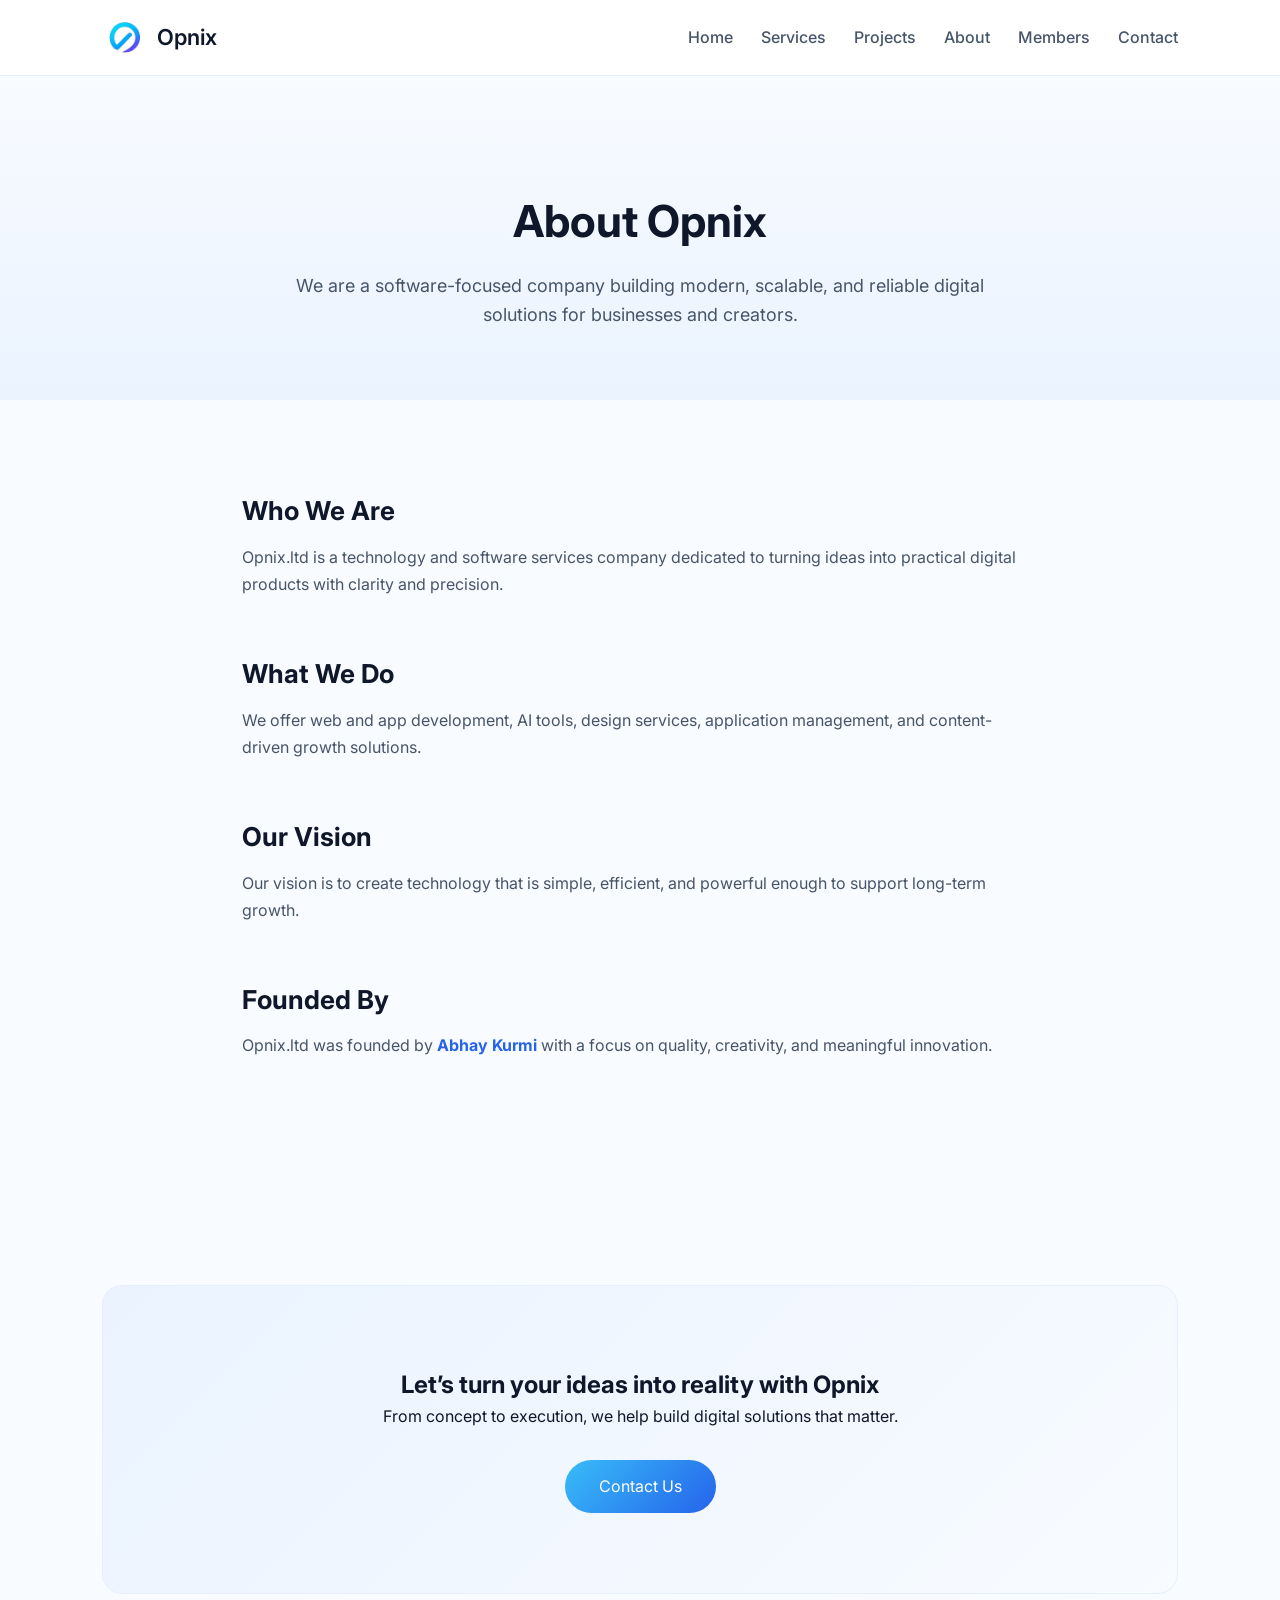
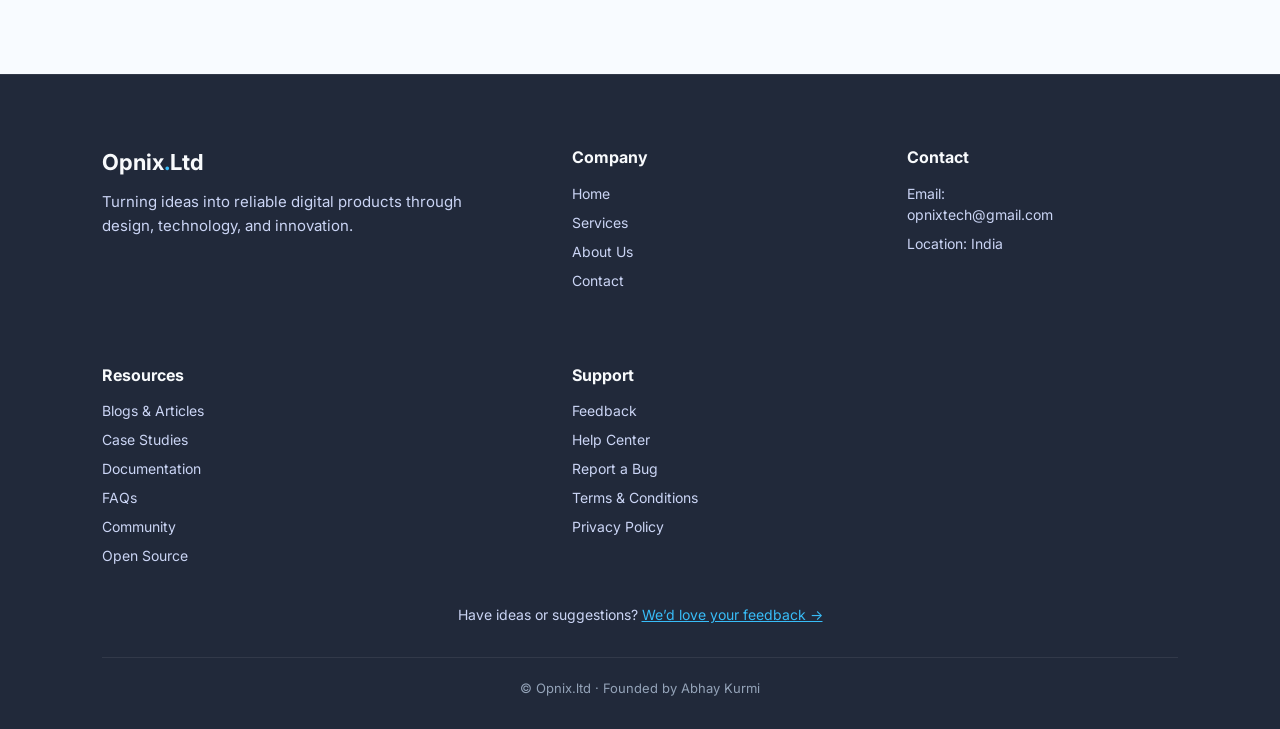
==== about.html @ 49749bfe "Initial website upload" ====
<!DOCTYPE html>
<html lang="en">
<head>
  <meta charset="UTF-8" />
  <meta name="viewport" content="width=device-width, initial-scale=1.0">
  <title>Opnix | About Us</title>
  <link rel="icon" type="image/png" href="img/20260211_200407.png">
  <link href="https://fonts.googleapis.com/css2?family=Inter:wght@300;400;500;600;700&display=swap" rel="stylesheet">

<link rel="stylesheet" href="./Css/style.css">
<link rel="stylesheet" href="./Css/about.css">

  <script defer src="./Script.js"></script>
</head>
<body>

<nav class="navbar">

  <div class="logo-box">
    <div class="logo-img">
  <a href="./index.html">
    <img src="./img/20260211_200407.png" alt="logo">
  </a>
</div>
    <div class="logo-name">Opnix</div>
  </div>

  <ul class="nav-links" id="navLinks">
    <li><a href="index.html">Home</a></li>
    <li><a href="services.html">Services</a></li>
    <li><a href="projects.html">Projects</a></li>
    <li><a href="about.html">About</a></li>
    <li><a href="members.html">Members</a></li>
    <li><a href="contact.html">Contact</a></li>
  </ul>

<div class="menu-toggle" id="menuToggle">
  <span></span>
  <span></span>
  <span></span>
</div>

</nav>

<section class="about-hero">
  <h1>About Opnix</h1>
  <p>
    We are a software-focused company building modern, scalable,
    and reliable digital solutions for businesses and creators.
  </p>
</section>

<section class="about-section">
  <div class="about-block">
    <h2>Who We Are</h2>
    <p>
      Opnix.ltd is a technology and software services company dedicated
      to turning ideas into practical digital products with clarity
      and precision.
    </p>
  </div>

  <div class="about-block">
    <h2>What We Do</h2>
    <p>
      We offer web and app development, AI tools, design services,
      application management, and content-driven growth solutions.
    </p>
  </div>

  <div class="about-block">
    <h2>Our Vision</h2>
    <p>
      Our vision is to create technology that is simple, efficient,
      and powerful enough to support long-term growth.
    </p>
  </div>

  <div class="about-block">
    <h2>Founded By</h2>
    <p>
      Opnix.ltd was founded by <strong>Abhay Kurmi</strong> with a focus
      on quality, creativity, and meaningful innovation.
    </p>
  </div>
</section>

<section class="cta">
  <h2>Let’s turn your ideas into reality with Opnix</h2>
  <p>
    From concept to execution, we help build digital solutions that matter.
  </p>
  <a href="contact.html" class="btn">Contact Us</a>
</section>

<footer class="footer">
  <div class="footer-content">

    <!-- Brand -->
    <div class="footer-brand">
      <h3>Opnix<span>.</span>Ltd</h3>
      <p>
        Turning ideas into reliable digital products through
        design, technology, and innovation.
      </p>

      <!-- Social Media -->
      <div class="footer-socials">
        <a href="https://instagram.com/opnixtech.ltd" target="_blank" aria-label="Instagram">
          <i class="fab fa-instagram"></i>
        </a>
        <a href="https://www.linkedin.com/company/opnixtech/" target="_blank" aria-label="LinkedIn">
          <i class="fab fa-linkedin-in"></i>
        </a>
        <a href="#" target="_blank" aria-label="GitHub">
          <i class="fab fa-github"></i>
        </a>
        <a href="#" target="_blank" aria-label="Twitter">
          <i class="fab fa-x-twitter"></i>
        </a>
      </div>
    </div>

    <!-- Company -->
    <div class="footer-links">
      <h4>Company</h4>
      <a href="index.html">Home</a>
      <a href="services.html">Services</a>
      <a href="about.html">About Us</a>
      <a href="contact.html">Contact</a>
    </div>
  <!-- Contact -->
    <div class="footer-contact">
      <h4>Contact</h4>
      <p>Email: <a href="mailto:opnixtech@gmail.com">opnixtech@gmail.com</a></p>
      <p>Location: India</p>
    </div>
    <!-- Resources -->
    <div class="footer-links">
      <h4>Resources</h4>
      <a href="#">Blogs & Articles</a>
      <a href="#">Case Studies</a>
      <a href="#">Documentation</a>
      <a href="#">FAQs</a>
      <a href="#">Community</a>
      <a href="#">Open Source</a>
    </div>

    <!-- Support -->
    <div class="footer-links">
      <h4>Support</h4>
      <a href="feedback.html">Feedback</a>
      <a href="#">Help Center</a>
      <a href="#">Report a Bug</a>
      <a href="#">Terms & Conditions</a>
      <a href="#">Privacy Policy</a>
    </div>

  </div>

  <!-- Feedback CTA -->
  <div class="footer-feedback">
    <p>
      Have ideas or suggestions?
      <a href="feedback.html">We’d love your feedback →</a>
    </p>
  </div>

  <!-- Bottom -->
  <div class="footer-bottom">
    © <span id="year"></span> Opnix.ltd · Founded by Abhay Kurmi
    <br />
  </div>
</footer>
<script src="./Script.js"></script>
</body>
</html>
---- Css/style.css ----
* {
    margin: 0;
    padding: 0;
    box-sizing: border-box;
    font-family: 'Inter', sans-serif;
}

html {
    width: 100%;
    min-height: 100%;
    overflow-x: hidden;
}

body {
    width: 100%;
    min-height: 100vh;
    margin: 0;
    background: #f8fbff;
    color: #0f172a;
    line-height: 1.6;
    overflow-x: hidden;
}

a {
    text-decoration: none;
}

.navbar {
    width: 100%;
    min-height: 70px;
    display: flex;
    justify-content: space-between;
    align-items: center;
    padding: 15px clamp(20px, 8vw, 120px);
    background: white;
    border-bottom: 1px solid #e6efff;
    position: sticky;
    top: 0;
    z-index: 100;
}

.logo-box {
    display: flex;
    align-items: center;
    gap: 10px;
    min-width: 0;
}

.logo-img {
    width: 45px;
    height: 45px;
    flex-shrink: 0;
}

.logo-img img {
    width: 100%;
    height: 100%;
    object-fit: cover;
}

.logo-name {
    font-size: clamp(18px, 2vw, 22px);
    font-weight: 600;
    white-space: nowrap;
}

.nav-links {
    display: flex;
    align-items: center;
    justify-content: flex-end;
    list-style: none;
    gap: clamp(15px, 2.5vw, 28px);
    margin: 0;
    padding: 0;
}

.nav-links li {
    flex-shrink: 0;
}

.nav-links a {
    color: #475569;
    font-family: 'Inter', sans-serif;
    font-size: clamp(14px, 1.4vw, 16px);
    font-weight: 500;
    line-height: 1.6;
    white-space: nowrap;
    transition: color 0.3s ease;
}

.nav-links a:hover {
    color: #2563eb;
}

.menu-toggle {
    display: none;
    flex-direction: column;
    justify-content: center;
    gap: 6px;
    width: 32px;
    height: 32px;
    cursor: pointer;
    flex-shrink: 0;
}

.menu-toggle span {
    display: block;
    width: 28px;
    height: 3px;
    background: black;
    border-radius: 3px;
    transition: 0.4s ease;
}

.footer {
    width: 100%;
    max-width: 100%;
    background: rgba(15, 23, 42, 0.92);
    backdrop-filter: blur(12px);
    -webkit-backdrop-filter: blur(12px);
    border-top: 1px solid rgba(255, 255, 255, 0.08);
    padding: clamp(40px, 6vw, 70px) clamp(20px, 8vw, 120px) 30px;
    font-family: Arial, sans-serif;
    overflow: hidden;
}

.footer-content {
    width: 100%;
    max-width: 1400px;
    margin: 0 auto 30px;
    display: grid;
    grid-template-columns: minmax(220px, 1.5fr) minmax(130px, 1fr) minmax(180px, 1fr);
    gap: clamp(25px, 5vw, 70px);
    align-items: start;
}

.footer-brand,
.footer-links,
.footer-contact {
    min-width: 0;
    width: 100%;
}

.footer-brand h3 {
    font-size: clamp(19px, 2vw, 22px);
    margin-bottom: 10px;
    color: #f8fafc;
}

.footer-brand span {
    color: #38bdf8;
}

.footer-brand p {
    width: 100%;
    max-width: 360px;
    color: #cbd5f5;
    font-size: clamp(13px, 1.5vw, 15px);
    line-height: 1.6;
    overflow-wrap: anywhere;
    word-break: break-word;
}

.footer-socials {
    display: flex;
    align-items: center;
    gap: 14px;
    margin-top: 16px;
    flex-wrap: wrap;
}

.footer-socials a {
    display: inline-flex;
    align-items: center;
    justify-content: center;
    color: #cbd5f5;
    font-size: 18px;
    transition: all 0.3s ease;
}

.footer-socials a:hover {
    color: #38bdf8;
    transform: translateY(-2px);
}

.footer-links h4,
.footer-contact h4 {
    font-size: 16px;
    margin-bottom: 12px;
    color: #f8fafc;
}

.footer-links a,
.footer-contact a {
    display: block;
    width: fit-content;
    max-width: 100%;
    color: #cbd5f5;
    font-size: 14px;
    margin-bottom: 8px;
    line-height: 1.5;
    overflow-wrap: anywhere;
    word-break: break-word;
    transition: color 0.3s ease;
}

.footer-links a:hover,
.footer-contact a:hover {
    color: #38bdf8;
}

.footer-contact p {
    width: 100%;
    color: #cbd5f5;
    font-size: 14px;
    margin-bottom: 8px;
    line-height: 1.5;
    overflow-wrap: anywhere;
    word-break: break-word;
}

.footer-feedback {
    width: 100%;
    max-width: 1400px;
    margin: 30px auto;
    text-align: center;
    font-size: clamp(12px, 1.5vw, 14px);
    color: #cbd5f5;
    line-height: 1.6;
    overflow-wrap: anywhere;
}

.footer-feedback a {
    color: #38bdf8;
    text-decoration: underline;
}

.footer-bottom {
    width: 100%;
    max-width: 1400px;
    margin: 0 auto;
    padding-top: 20px;
    border-top: 1px solid rgba(255, 255, 255, 0.08);
    text-align: center;
    font-size: clamp(11px, 1.3vw, 13px);
    color: #94a3b8;
    line-height: 1.6;
    overflow-wrap: anywhere;
}

@media (max-width: 850px) {
    .navbar {
        padding-left: 5%;
        padding-right: 5%;
    }

    .nav-links {
        gap: 18px;
    }

    .footer {
        padding-left: 5%;
        padding-right: 5%;
    }

    .footer-content {
        grid-template-columns: repeat(2, minmax(0, 1fr));
        gap: 35px 40px;
    }

    .footer-brand {
        grid-column: 1 / -1;
    }

    .footer-brand p {
        max-width: 600px;
    }
}

@media (max-width: 768px) {
    .menu-toggle {
        display: flex;
    }

    .nav-links {
        position: absolute;
        top: 70px;
        left: 0;
        width: 100%;
        max-width: 100%;
        background: white;
        display: none;
        flex-direction: column;
        align-items: center;
        justify-content: center;
        gap: 18px;
        padding: 25px 20px;
        border-bottom: 1px solid #e6efff;
        box-shadow: 0 10px 20px rgba(15, 23, 42, 0.05);
    }

    .nav-links.active {
        display: flex;
    }

    .nav-links a {
        font-size: 16px;
    }

    .menu-toggle.active span:nth-child(1) {
        transform: translateY(9px) rotate(45deg);
    }

    .menu-toggle.active span:nth-child(2) {
        opacity: 0;
    }

    .menu-toggle.active span:nth-child(3) {
        transform: translateY(-9px) rotate(-45deg);
    }
}

@media (max-width: 600px) {
    .footer {
        padding: 40px 6% 20px;
    }

    .footer-content {
        grid-template-columns: 1fr;
        gap: 28px;
    }

    .footer-brand {
        grid-column: auto;
    }

    .footer-brand p {
        max-width: 100%;
    }

    .footer-links,
    .footer-contact {
        width: 100%;
    }

    .footer-feedback {
        margin: 25px 0;
    }

    .footer-bottom {
        padding-top: 16px;
    }
}

@media (max-width: 400px) {
    .navbar {
        min-height: 65px;
        padding: 12px 5%;
    }

    .logo-img {
        width: 38px;
        height: 38px;
    }

    .logo-name {
        font-size: 18px;
    }

    .menu-toggle {
        width: 30px;
    }

    .menu-toggle span {
        width: 26px;
        height: 3px;
    }

    .nav-links {
        top: 65px;
        padding: 22px 15px;
    }

    .footer {
        padding: 35px 5% 18px;
    }

    .footer-content {
        gap: 24px;
    }

    .footer-socials {
        gap: 12px;
    }

    .footer-socials a {
        font-size: 17px;
    }
}
---- Css/about.css ----
/* ===== ABOUT & CONTACT ===== */
 /* About Css */
    .about-hero {
      padding: 110px 8% 70px;
      text-align: center;
      background: linear-gradient(180deg, #f8fbff, #eaf3ff);
    }

    .about-hero h1 {
      font-size: 44px;
      margin-bottom: 16px;
    }

    .about-hero p {
      max-width: 720px;
      margin: auto;
      font-size: 18px;
      color: #475569;
    }

    /* ===== ABOUT CONTENT ===== */
    .about-section {
      padding: 90px 8%;
      max-width: 1000px;
      margin: auto;
    }

    .about-block {
      margin-bottom: 55px;
    }

    .about-block h2 {
      font-size: 26px;
      margin-bottom: 12px;
      color: #0f172a;
    }

    .about-block p {
      font-size: 16px;
      color: #475569;
      line-height: 1.7;
    }

    .about-block strong {
      color: #2563eb;
    }


    .btn:hover {
      transform: translateY(-3px);
    }
/* ===== ABOUT RESPONSIVE ===== */

@media (max-width: 768px) {

  .about-hero {
    padding: 80px 6% 50px;
  }

  .about-hero h1 {
    font-size: 32px;
    line-height: 1.3;
  }

  .about-hero p {
    font-size: 16px;
  }

  .about-section {
    padding: 60px 6%;
  }

  .about-block h2 {
    font-size: 22px;
  }

  .about-block p {
    font-size: 15px;
    line-height: 1.7;
  }
}

.cta {
  margin: 80px 8%;
  padding: 80px 40px;
  border-radius: 20px;
  text-align: center;
  background: linear-gradient(135deg, #eaf3ff, #f8fbff);
  border: 1px solid #e6efff;
}

.btn {
  display:inline-block;
  margin-top:30px;
  padding:14px 34px;
  background:linear-gradient(135deg,#38bdf8,#2563eb);
  color:#fff;
  text-decoration:none;
  border-radius:40px;
}
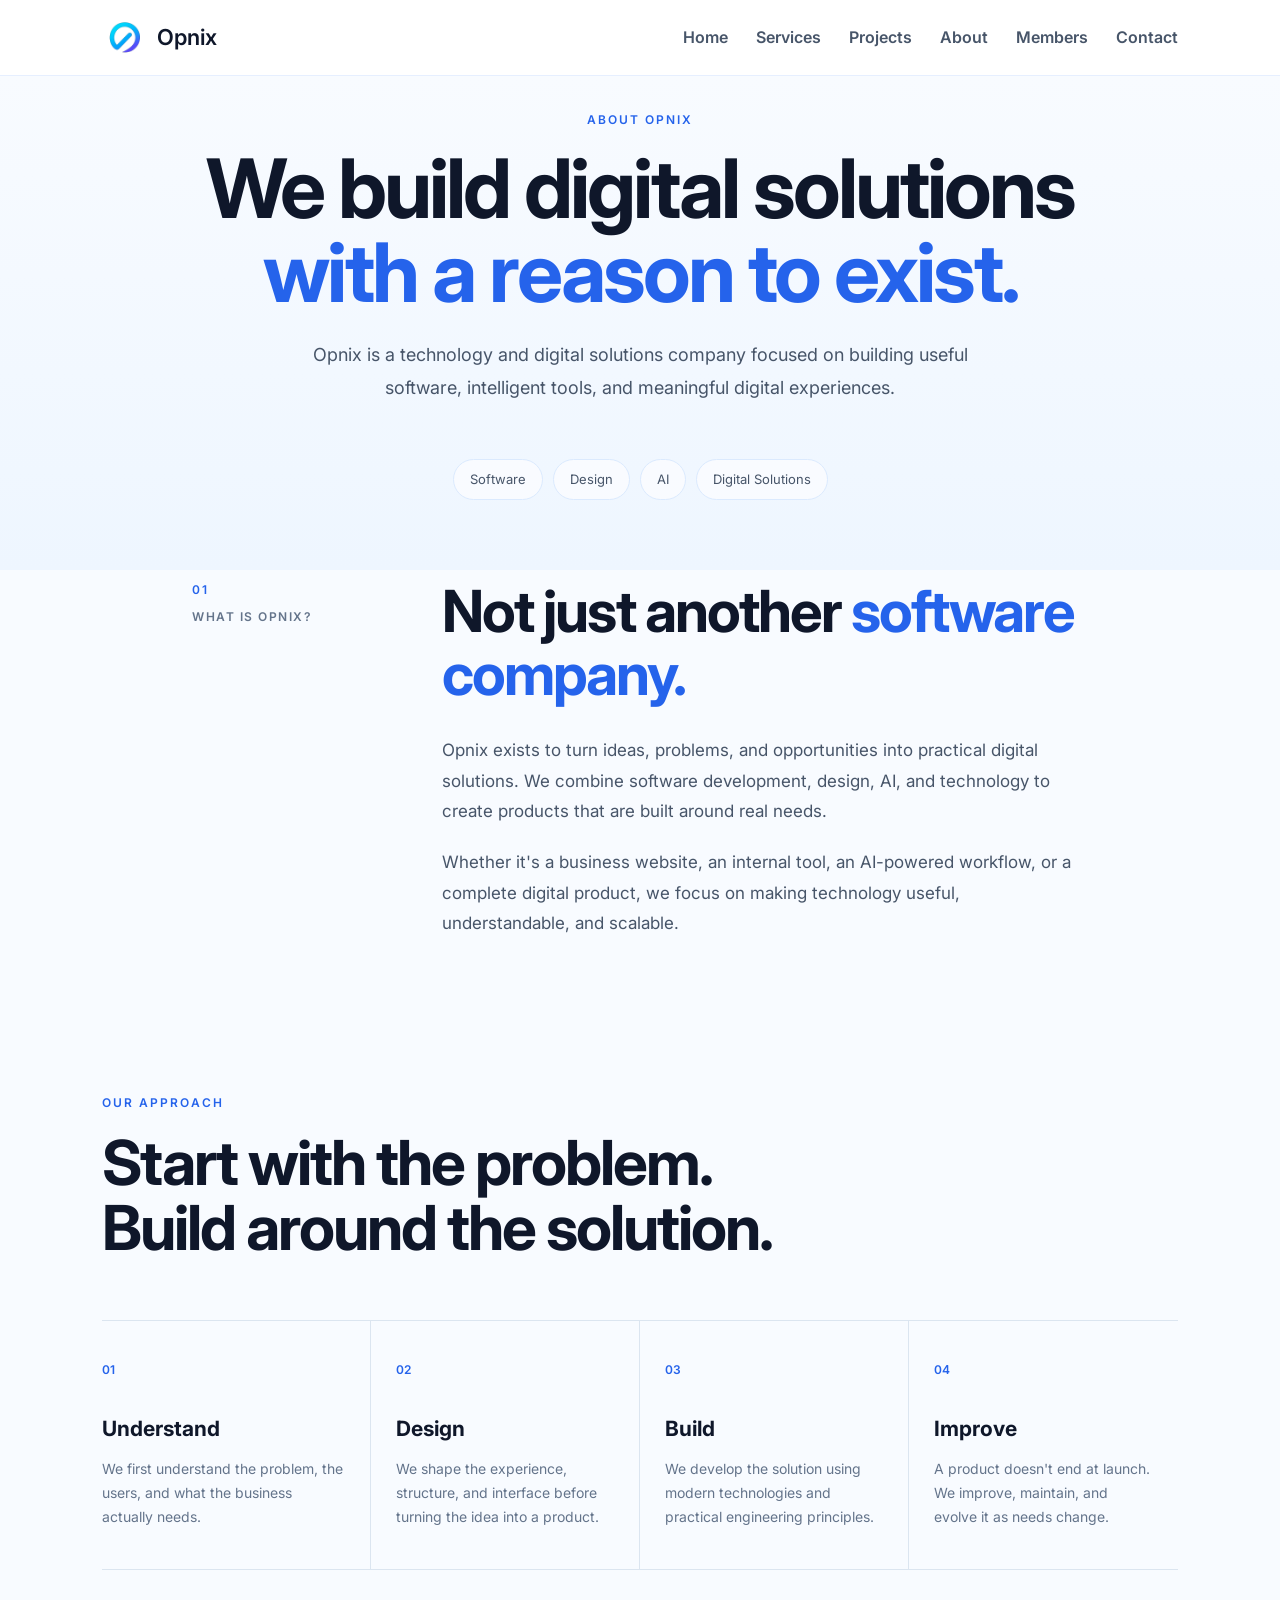
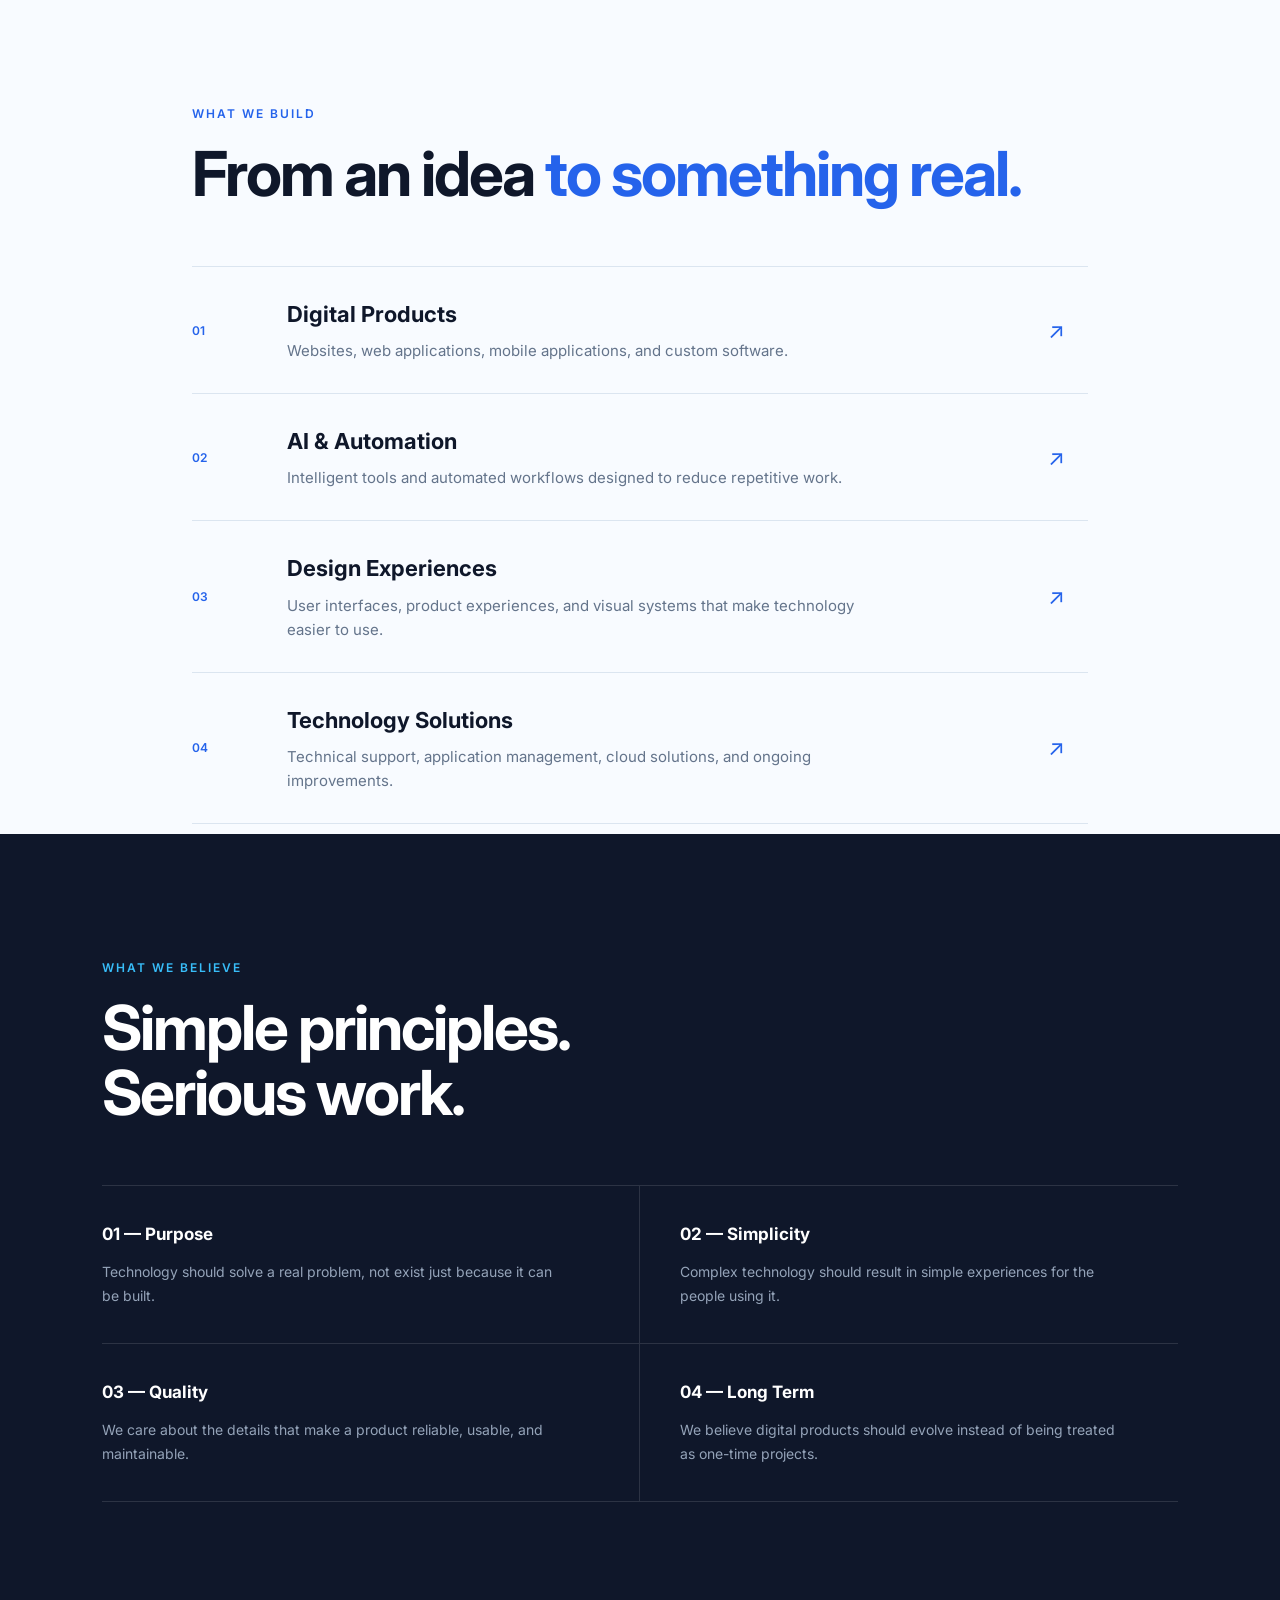
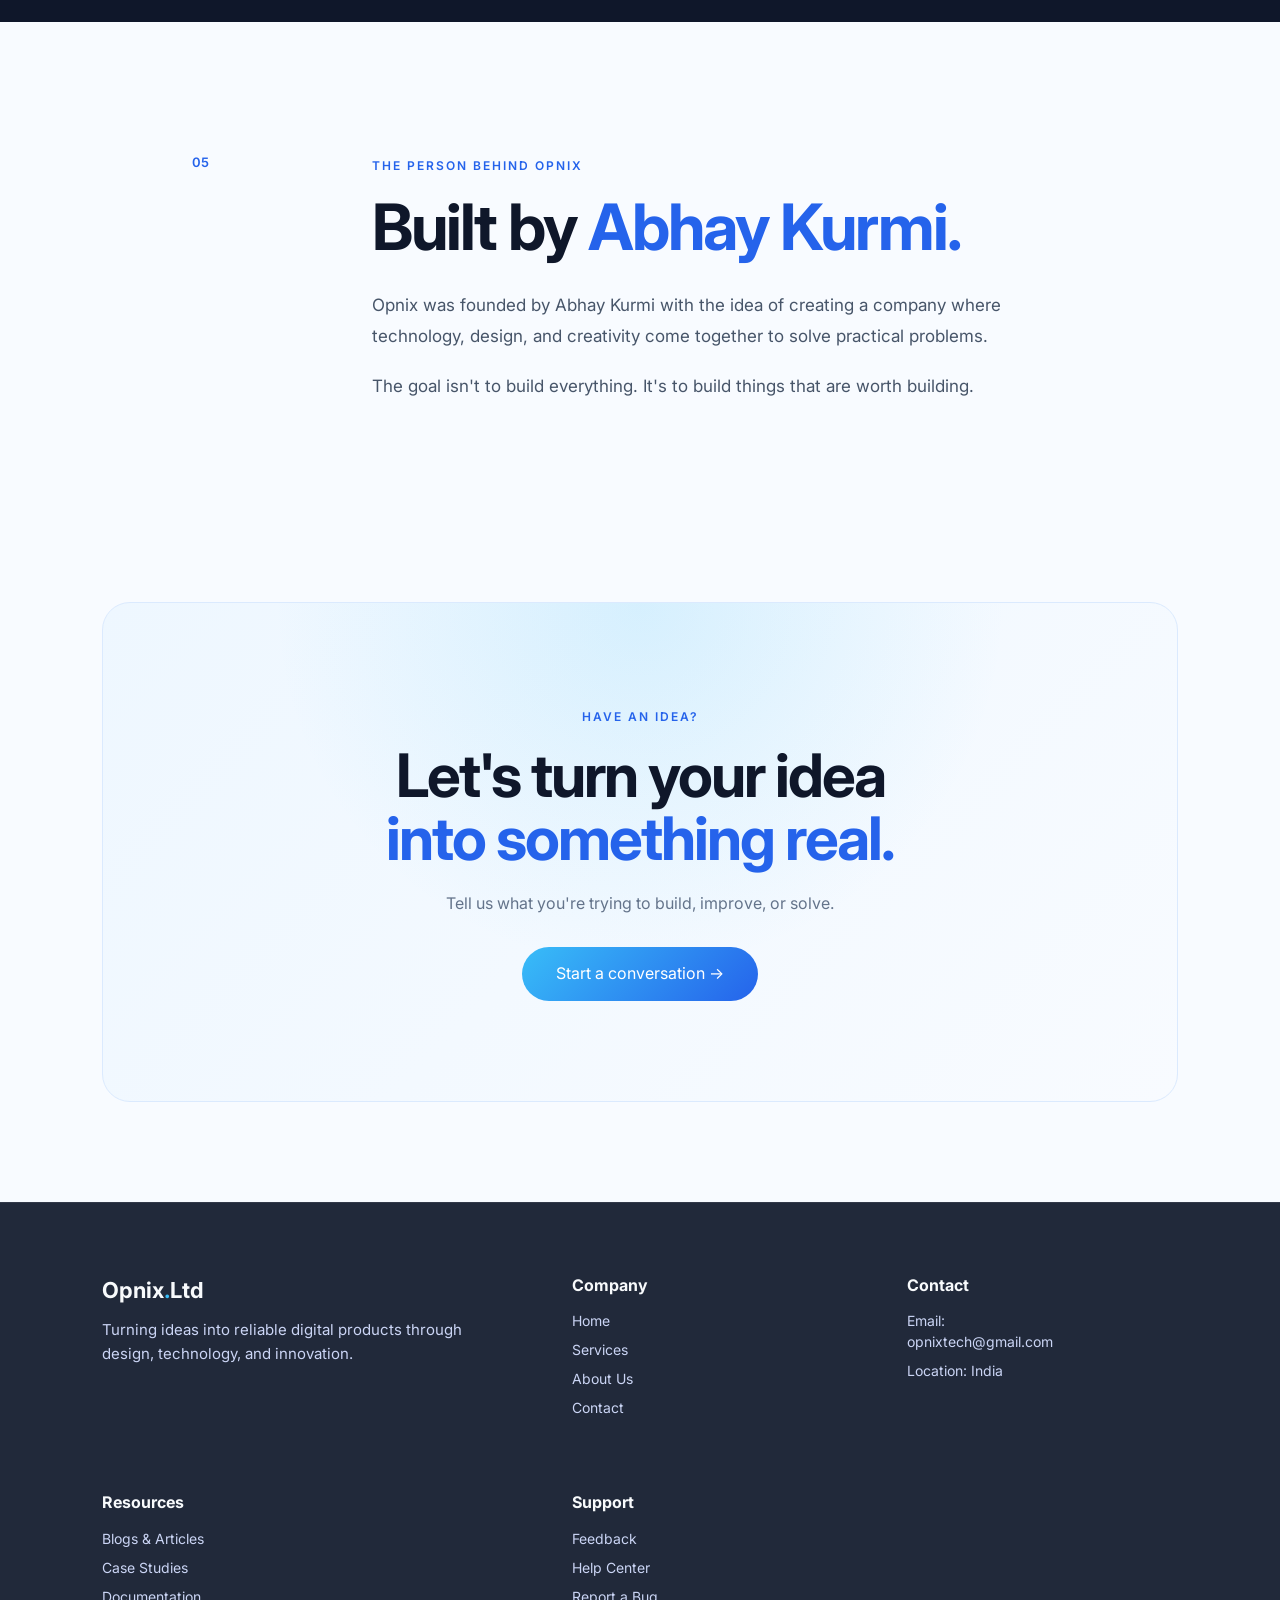
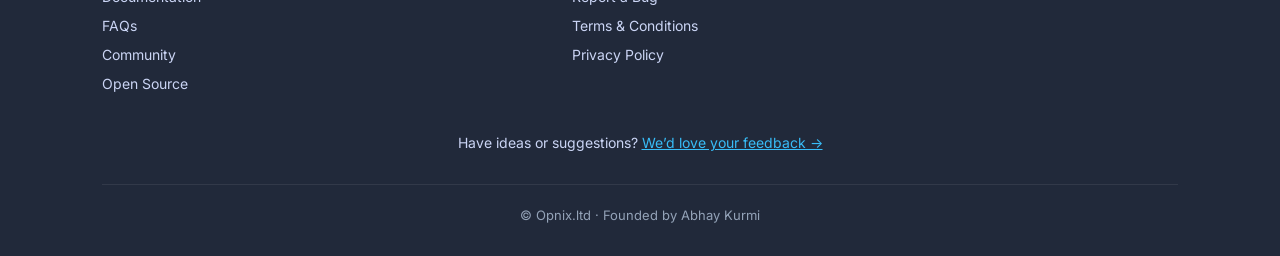
==== commit 8a1043f1: "Fix services section spacing" ====
--- a/about.html
+++ b/about.html
@@ -1,5 +1,6 @@
 <!DOCTYPE html>
 <html lang="en">
+
 <head>
   <meta charset="UTF-8" />
   <meta name="viewport" content="width=device-width, initial-scale=1.0">
@@ -7,172 +8,483 @@
   <link rel="icon" type="image/png" href="img/20260211_200407.png">
   <link href="https://fonts.googleapis.com/css2?family=Inter:wght@300;400;500;600;700&display=swap" rel="stylesheet">
 
-<link rel="stylesheet" href="./Css/style.css">
-<link rel="stylesheet" href="./Css/about.css">
+  <link rel="stylesheet" href="./Css/style.css">
+  <link rel="stylesheet" href="./Css/about.css">
 
   <script defer src="./Script.js"></script>
 </head>
+
 <body>
 
-<nav class="navbar">
-
-  <div class="logo-box">
-    <div class="logo-img">
-  <a href="./index.html">
-    <img src="./img/20260211_200407.png" alt="logo">
-  </a>
-</div>
-    <div class="logo-name">Opnix</div>
-  </div>
-
-  <ul class="nav-links" id="navLinks">
-    <li><a href="index.html">Home</a></li>
-    <li><a href="services.html">Services</a></li>
-    <li><a href="projects.html">Projects</a></li>
-    <li><a href="about.html">About</a></li>
-    <li><a href="members.html">Members</a></li>
-    <li><a href="contact.html">Contact</a></li>
-  </ul>
-
-<div class="menu-toggle" id="menuToggle">
-  <span></span>
-  <span></span>
-  <span></span>
-</div>
-
-</nav>
-
-<section class="about-hero">
-  <h1>About Opnix</h1>
-  <p>
-    We are a software-focused company building modern, scalable,
-    and reliable digital solutions for businesses and creators.
-  </p>
-</section>
-
-<section class="about-section">
-  <div class="about-block">
-    <h2>Who We Are</h2>
+  <nav class="navbar">
+
+    <div class="logo-box">
+      <div class="logo-img">
+        <a href="./index.html">
+          <img src="./img/20260211_200407.png" alt="logo">
+        </a>
+      </div>
+      <div class="logo-name">Opnix</div>
+
+
+
+
+    </div>
+
+    <ul class="nav-links" id="navLinks">
+      <li><a href="index.html">Home</a></li>
+      <li><a href="services.html">Services</a></li>
+      <li><a href="projects.html">Projects</a></li>
+      <li><a href="about.html">About</a></li>
+      <li><a href="members.html">Members</a></li>
+      <li><a href="contact.html">Contact</a></li>
+    </ul>
+
+    <div class="menu-toggle" id="menuToggle">
+      <span></span>
+      <span></span>
+      <span></span>
+    </div>
+
+  </nav>
+
+  <!-- ==================================================
+     ABOUT HERO
+================================================== -->
+
+  <section class="about-hero">
+
+    <div class="about-hero-content">
+
+      <span class="section-label">ABOUT OPNIX</span>
+
+      <h1>
+        We build digital solutions
+        <span>with a reason to exist.</span>
+      </h1>
+
+      <p>
+        Opnix is a technology and digital solutions company focused on
+        building useful software, intelligent tools, and meaningful
+        digital experiences.
+      </p>
+
+    </div>
+
+    <div class="about-hero-meta">
+      <span>Software</span>
+      <span>Design</span>
+      <span>AI</span>
+      <span>Digital Solutions</span>
+    </div>
+
+  </section>
+
+
+  <!-- ==================================================
+     WHAT IS OPNIX
+================================================== -->
+
+  <section class="about-intro">
+
+    <div class="about-intro-label">
+      <span>01</span>
+      <span>WHAT IS OPNIX?</span>
+    </div>
+
+    <div class="about-intro-content">
+
+      <h2>
+        Not just another
+        <span>software company.</span>
+      </h2>
+
+      <p>
+        Opnix exists to turn ideas, problems, and opportunities into
+        practical digital solutions. We combine software development,
+        design, AI, and technology to create products that are built
+        around real needs.
+      </p>
+
+      <p>
+        Whether it's a business website, an internal tool, an AI-powered
+        workflow, or a complete digital product, we focus on making
+        technology useful, understandable, and scalable.
+      </p>
+
+    </div>
+
+  </section>
+
+
+  <!-- ==================================================
+     THE WAY WE THINK
+================================================== -->
+
+  <section class="about-thinking">
+
+    <div class="section-heading">
+
+      <span class="section-label">OUR APPROACH</span>
+
+      <h2>
+        Start with the problem.
+        <br>
+        Build around the solution.
+      </h2>
+
+    </div>
+
+
+    <div class="thinking-grid">
+
+      <div class="thinking-card">
+
+        <span>01</span>
+
+        <h3>Understand</h3>
+
+        <p>
+          We first understand the problem, the users, and what the
+          business actually needs.
+        </p>
+
+      </div>
+
+
+      <div class="thinking-card">
+
+        <span>02</span>
+
+        <h3>Design</h3>
+
+        <p>
+          We shape the experience, structure, and interface before
+          turning the idea into a product.
+        </p>
+
+      </div>
+
+
+      <div class="thinking-card">
+
+        <span>03</span>
+
+        <h3>Build</h3>
+
+        <p>
+          We develop the solution using modern technologies and
+          practical engineering principles.
+        </p>
+
+      </div>
+
+
+      <div class="thinking-card">
+
+        <span>04</span>
+
+        <h3>Improve</h3>
+
+        <p>
+          A product doesn't end at launch. We improve, maintain,
+          and evolve it as needs change.
+        </p>
+
+      </div>
+
+    </div>
+
+  </section>
+
+
+  <!-- ==================================================
+     WHAT WE BUILD
+================================================== -->
+
+  <section class="about-build">
+
+    <div class="about-build-header">
+
+      <span class="section-label">WHAT WE BUILD</span>
+
+      <h2>
+        From an idea
+        <span>to something real.</span>
+      </h2>
+
+    </div>
+
+
+    <div class="build-list">
+
+      <div class="build-item">
+
+        <span>01</span>
+
+        <div>
+          <h3>Digital Products</h3>
+          <p>
+            Websites, web applications, mobile applications,
+            and custom software.
+          </p>
+        </div>
+
+        <span class="build-arrow">↗</span>
+
+      </div>
+
+
+      <div class="build-item">
+
+        <span>02</span>
+
+        <div>
+          <h3>AI & Automation</h3>
+          <p>
+            Intelligent tools and automated workflows designed
+            to reduce repetitive work.
+          </p>
+        </div>
+
+        <span class="build-arrow">↗</span>
+
+      </div>
+
+
+      <div class="build-item">
+
+        <span>03</span>
+
+        <div>
+          <h3>Design Experiences</h3>
+          <p>
+            User interfaces, product experiences, and visual
+            systems that make technology easier to use.
+          </p>
+        </div>
+
+        <span class="build-arrow">↗</span>
+
+      </div>
+
+
+      <div class="build-item">
+
+        <span>04</span>
+
+        <div>
+          <h3>Technology Solutions</h3>
+          <p>
+            Technical support, application management, cloud
+            solutions, and ongoing improvements.
+          </p>
+        </div>
+
+        <span class="build-arrow">↗</span>
+
+      </div>
+
+    </div>
+
+  </section>
+
+
+  <!-- ==================================================
+     OUR PRINCIPLES
+================================================== -->
+
+  <section class="about-principles">
+
+    <div class="principles-header">
+
+      <span class="section-label">WHAT WE BELIEVE</span>
+
+      <h2>
+        Simple principles.
+        <br>
+        Serious work.
+      </h2>
+
+    </div>
+
+
+    <div class="principles-grid">
+
+      <div class="principle">
+        <h3>01 — Purpose</h3>
+        <p>
+          Technology should solve a real problem, not exist just
+          because it can be built.
+        </p>
+      </div>
+
+      <div class="principle">
+        <h3>02 — Simplicity</h3>
+        <p>
+          Complex technology should result in simple experiences
+          for the people using it.
+        </p>
+      </div>
+
+      <div class="principle">
+        <h3>03 — Quality</h3>
+        <p>
+          We care about the details that make a product reliable,
+          usable, and maintainable.
+        </p>
+      </div>
+
+      <div class="principle">
+        <h3>04 — Long Term</h3>
+        <p>
+          We believe digital products should evolve instead of
+          being treated as one-time projects.
+        </p>
+      </div>
+
+    </div>
+
+  </section>
+
+
+  <!-- ==================================================
+     FOUNDER
+================================================== -->
+
+  <section class="founder-section">
+
+    <div class="founder-number">
+      05
+    </div>
+
+    <div class="founder-content">
+
+      <span class="section-label">THE PERSON BEHIND OPNIX</span>
+
+      <h2>
+        Built by
+        <span>Abhay Kurmi.</span>
+      </h2>
+
+      <p>
+        Opnix was founded by Abhay Kurmi with the idea of creating
+        a company where technology, design, and creativity come
+        together to solve practical problems.
+      </p>
+
+      <p>
+        The goal isn't to build everything.
+        It's to build things that are worth building.
+      </p>
+
+    </div>
+
+  </section>
+
+
+  <!-- ==================================================
+     ABOUT CTA
+================================================== -->
+
+  <section class="about-cta">
+
+    <span class="section-label">HAVE AN IDEA?</span>
+
+    <h2>
+      Let's turn your idea
+      <span>into something real.</span>
+    </h2>
+
     <p>
-      Opnix.ltd is a technology and software services company dedicated
-      to turning ideas into practical digital products with clarity
-      and precision.
+      Tell us what you're trying to build, improve, or solve.
     </p>
-  </div>
-
-  <div class="about-block">
-    <h2>What We Do</h2>
-    <p>
-      We offer web and app development, AI tools, design services,
-      application management, and content-driven growth solutions.
-    </p>
-  </div>
-
-  <div class="about-block">
-    <h2>Our Vision</h2>
-    <p>
-      Our vision is to create technology that is simple, efficient,
-      and powerful enough to support long-term growth.
-    </p>
-  </div>
-
-  <div class="about-block">
-    <h2>Founded By</h2>
-    <p>
-      Opnix.ltd was founded by <strong>Abhay Kurmi</strong> with a focus
-      on quality, creativity, and meaningful innovation.
-    </p>
-  </div>
-</section>
-
-<section class="cta">
-  <h2>Let’s turn your ideas into reality with Opnix</h2>
-  <p>
-    From concept to execution, we help build digital solutions that matter.
-  </p>
-  <a href="contact.html" class="btn">Contact Us</a>
-</section>
-
-<footer class="footer">
-  <div class="footer-content">
-
-    <!-- Brand -->
-    <div class="footer-brand">
-      <h3>Opnix<span>.</span>Ltd</h3>
-      <p>
-        Turning ideas into reliable digital products through
-        design, technology, and innovation.
-      </p>
-
-      <!-- Social Media -->
-      <div class="footer-socials">
-        <a href="https://instagram.com/opnixtech.ltd" target="_blank" aria-label="Instagram">
-          <i class="fab fa-instagram"></i>
-        </a>
-        <a href="https://www.linkedin.com/company/opnixtech/" target="_blank" aria-label="LinkedIn">
-          <i class="fab fa-linkedin-in"></i>
-        </a>
-        <a href="#" target="_blank" aria-label="GitHub">
-          <i class="fab fa-github"></i>
-        </a>
-        <a href="#" target="_blank" aria-label="Twitter">
-          <i class="fab fa-x-twitter"></i>
-        </a>
-      </div>
-    </div>
-
-    <!-- Company -->
-    <div class="footer-links">
-      <h4>Company</h4>
-      <a href="index.html">Home</a>
-      <a href="services.html">Services</a>
-      <a href="about.html">About Us</a>
-      <a href="contact.html">Contact</a>
-    </div>
-  <!-- Contact -->
-    <div class="footer-contact">
-      <h4>Contact</h4>
-      <p>Email: <a href="mailto:opnixtech@gmail.com">opnixtech@gmail.com</a></p>
-      <p>Location: India</p>
-    </div>
-    <!-- Resources -->
-    <div class="footer-links">
-      <h4>Resources</h4>
-      <a href="#">Blogs & Articles</a>
-      <a href="#">Case Studies</a>
-      <a href="#">Documentation</a>
-      <a href="#">FAQs</a>
-      <a href="#">Community</a>
-      <a href="#">Open Source</a>
-    </div>
-
-    <!-- Support -->
-    <div class="footer-links">
-      <h4>Support</h4>
-      <a href="feedback.html">Feedback</a>
-      <a href="#">Help Center</a>
-      <a href="#">Report a Bug</a>
-      <a href="#">Terms & Conditions</a>
-      <a href="#">Privacy Policy</a>
-    </div>
-
-  </div>
-
-  <!-- Feedback CTA -->
-  <div class="footer-feedback">
-    <p>
-      Have ideas or suggestions?
-      <a href="feedback.html">We’d love your feedback →</a>
-    </p>
-  </div>
-
-  <!-- Bottom -->
-  <div class="footer-bottom">
-    © <span id="year"></span> Opnix.ltd · Founded by Abhay Kurmi
-    <br />
-  </div>
-</footer>
-<script src="./Script.js"></script>
+
+    <a href="contact.html" class="btn">
+      Start a conversation →
+    </a>
+
+  </section>
+  <footer class="footer">
+    <div class="footer-content">
+
+      <!-- Brand -->
+      <div class="footer-brand">
+        <h3>Opnix<span>.</span>Ltd</h3>
+        <p>
+          Turning ideas into reliable digital products through
+          design, technology, and innovation.
+        </p>
+
+        <!-- Social Media -->
+        <div class="footer-socials">
+          <a href="https://instagram.com/opnixtech.ltd" target="_blank" aria-label="Instagram">
+            <i class="fab fa-instagram"></i>
+          </a>
+          <a href="https://www.linkedin.com/company/opnixtech/" target="_blank" aria-label="LinkedIn">
+            <i class="fab fa-linkedin-in"></i>
+          </a>
+          <a href="#" target="_blank" aria-label="GitHub">
+            <i class="fab fa-github"></i>
+          </a>
+          <a href="#" target="_blank" aria-label="Twitter">
+            <i class="fab fa-x-twitter"></i>
+          </a>
+        </div>
+      </div>
+
+      <!-- Company -->
+      <div class="footer-links">
+        <h4>Company</h4>
+        <a href="index.html">Home</a>
+        <a href="services.html">Services</a>
+        <a href="about.html">About Us</a>
+        <a href="contact.html">Contact</a>
+      </div>
+      <!-- Contact -->
+      <div class="footer-contact">
+        <h4>Contact</h4>
+        <p>Email: <a href="mailto:opnixtech@gmail.com">opnixtech@gmail.com</a></p>
+        <p>Location: India</p>
+      </div>
+      <!-- Resources -->
+      <div class="footer-links">
+        <h4>Resources</h4>
+        <a href="#">Blogs & Articles</a>
+        <a href="#">Case Studies</a>
+        <a href="#">Documentation</a>
+        <a href="#">FAQs</a>
+        <a href="#">Community</a>
+        <a href="#">Open Source</a>
+      </div>
+
+      <!-- Support -->
+      <div class="footer-links">
+        <h4>Support</h4>
+        <a href="feedback.html">Feedback</a>
+        <a href="#">Help Center</a>
+        <a href="#">Report a Bug</a>
+        <a href="#">Terms & Conditions</a>
+        <a href="#">Privacy Policy</a>
+      </div>
+
+    </div>
+
+    <!-- Feedback CTA -->
+    <div class="footer-feedback">
+      <p>
+        Have ideas or suggestions?
+        <a href="feedback.html">We’d love your feedback →</a>
+      </p>
+    </div>
+
+    <!-- Bottom -->
+    <div class="footer-bottom">
+      © <span id="year"></span> Opnix.ltd · Founded by Abhay Kurmi
+      <br />
+    </div>
+  </footer>
+  <script defer src="./Script.js"></script>
 </body>
-</html>
-
+
+</html>
--- a/Css/style.css
+++ b/Css/style.css
@@ -1,401 +1,402 @@
-
 * {
-    margin: 0;
-    padding: 0;
-    box-sizing: border-box;
-    font-family: 'Inter', sans-serif;
+  margin: 0;
+  padding: 0;
+  box-sizing: border-box;
+  font-family: "Inter", sans-serif;
 }
 
 html {
-    width: 100%;
-    min-height: 100%;
-    overflow-x: hidden;
+  width: 100%;
+  min-height: 100%;
+  overflow-x: hidden;
 }
 
 body {
-    width: 100%;
-    min-height: 100vh;
-    margin: 0;
-    background: #f8fbff;
-    color: #0f172a;
-    line-height: 1.6;
-    overflow-x: hidden;
+  width: 100%;
+  min-height: 100vh;
+  margin: 0;
+  background: #f8fbff;
+  color: #0f172a;
+  line-height: 1.6;
+  overflow-x: hidden;
 }
 
 a {
-    text-decoration: none;
+  text-decoration: none;
 }
 
 .navbar {
-    width: 100%;
-    min-height: 70px;
-    display: flex;
-    justify-content: space-between;
-    align-items: center;
-    padding: 15px clamp(20px, 8vw, 120px);
-    background: white;
-    border-bottom: 1px solid #e6efff;
-    position: sticky;
-    top: 0;
-    z-index: 100;
+  width: 100%;
+  min-height: 70px;
+  display: flex;
+  justify-content: space-between;
+  align-items: center;
+  padding: 15px clamp(20px, 8vw, 120px);
+  background: white;
+  border-bottom: 1px solid #e6efff;
+  position: sticky;
+  top: 0;
+  z-index: 100;
 }
 
 .logo-box {
-    display: flex;
-    align-items: center;
-    gap: 10px;
-    min-width: 0;
+  display: flex;
+  align-items: center;
+  gap: 10px;
+  min-width: 0;
 }
 
 .logo-img {
-    width: 45px;
-    height: 45px;
-    flex-shrink: 0;
+  width: 45px;
+  height: 45px;
+  flex-shrink: 0;
 }
 
 .logo-img img {
-    width: 100%;
-    height: 100%;
-    object-fit: cover;
+  width: 100%;
+  height: 100%;
+  object-fit: cover;
 }
 
 .logo-name {
-    font-size: clamp(18px, 2vw, 22px);
-    font-weight: 600;
-    white-space: nowrap;
+  font-size: clamp(18px, 2vw, 22px);
+  font-weight: 600;
+  white-space: nowrap;
 }
 
 .nav-links {
-    display: flex;
-    align-items: center;
-    justify-content: flex-end;
-    list-style: none;
-    gap: clamp(15px, 2.5vw, 28px);
-    margin: 0;
-    padding: 0;
+  display: flex;
+  align-items: center;
+  justify-content: flex-end;
+  list-style: none;
+  gap: clamp(15px, 2.5vw, 28px);
+  margin: 0;
+  padding: 0;
 }
 
 .nav-links li {
-    flex-shrink: 0;
+  flex-shrink: 0;
 }
 
 .nav-links a {
-    color: #475569;
-    font-family: 'Inter', sans-serif;
-    font-size: clamp(14px, 1.4vw, 16px);
-    font-weight: 500;
-    line-height: 1.6;
-    white-space: nowrap;
-    transition: color 0.3s ease;
+  color: #475569;
+  font-family: "Inter", sans-serif;
+  font-size: clamp(14px, 1.4vw, 16px);
+  font-weight: 600;
+  line-height: 1.6;
+  white-space: nowrap;
+  transition: color 0.3s ease;
 }
 
 .nav-links a:hover {
-    color: #2563eb;
+  color: #2563eb;
 }
 
 .menu-toggle {
-    display: none;
-    flex-direction: column;
-    justify-content: center;
-    gap: 6px;
-    width: 32px;
-    height: 32px;
-    cursor: pointer;
-    flex-shrink: 0;
+  display: none;
+  flex-direction: column;
+  justify-content: center;
+  gap: 6px;
+  width: 32px;
+  height: 32px;
+  cursor: pointer;
+  flex-shrink: 0;
 }
 
 .menu-toggle span {
-    display: block;
-    width: 28px;
-    height: 3px;
-    background: black;
-    border-radius: 3px;
-    transition: 0.4s ease;
+  display: block;
+  width: 28px;
+  height: 3px;
+  background: black;
+  border-radius: 3px;
+  transition: 0.4s ease;
 }
 
 .footer {
-    width: 100%;
-    max-width: 100%;
-    background: rgba(15, 23, 42, 0.92);
-    backdrop-filter: blur(12px);
-    -webkit-backdrop-filter: blur(12px);
-    border-top: 1px solid rgba(255, 255, 255, 0.08);
-    padding: clamp(40px, 6vw, 70px) clamp(20px, 8vw, 120px) 30px;
-    font-family: Arial, sans-serif;
-    overflow: hidden;
+  width: 100%;
+  max-width: 100%;
+  background: rgba(15, 23, 42, 0.92);
+  backdrop-filter: blur(12px);
+  -webkit-backdrop-filter: blur(12px);
+  border-top: 1px solid rgba(255, 255, 255, 0.08);
+  padding: clamp(40px, 6vw, 70px) clamp(20px, 8vw, 120px) 30px;
+  font-family: Arial, sans-serif;
+  overflow: hidden;
 }
 
 .footer-content {
-    width: 100%;
-    max-width: 1400px;
-    margin: 0 auto 30px;
-    display: grid;
-    grid-template-columns: minmax(220px, 1.5fr) minmax(130px, 1fr) minmax(180px, 1fr);
-    gap: clamp(25px, 5vw, 70px);
-    align-items: start;
+  width: 100%;
+  max-width: 1400px;
+  margin: 0 auto 30px;
+  display: grid;
+  grid-template-columns: minmax(220px, 1.5fr) minmax(130px, 1fr) minmax(
+      180px,
+      1fr
+    );
+  gap: clamp(25px, 5vw, 70px);
+  align-items: start;
 }
 
 .footer-brand,
 .footer-links,
 .footer-contact {
-    min-width: 0;
+  min-width: 0;
+  width: 100%;
+}
+
+.footer-brand h3 {
+  font-size: clamp(19px, 2vw, 22px);
+  margin-bottom: 10px;
+  color: #f8fafc;
+}
+
+.footer-brand span {
+  color: #38bdf8;
+}
+
+.footer-brand p {
+  width: 100%;
+  max-width: 360px;
+  color: #cbd5f5;
+  font-size: clamp(13px, 1.5vw, 15px);
+  line-height: 1.6;
+  overflow-wrap: anywhere;
+  word-break: break-word;
+}
+
+.footer-socials {
+  display: flex;
+  align-items: center;
+  gap: 14px;
+  margin-top: 16px;
+  flex-wrap: wrap;
+}
+
+.footer-socials a {
+  display: inline-flex;
+  align-items: center;
+  justify-content: center;
+  color: #cbd5f5;
+  font-size: 18px;
+  transition: all 0.3s ease;
+}
+
+.footer-socials a:hover {
+  color: #38bdf8;
+  transform: translateY(-2px);
+}
+
+.footer-links h4,
+.footer-contact h4 {
+  font-size: 16px;
+  margin-bottom: 12px;
+  color: #f8fafc;
+}
+
+.footer-links a,
+.footer-contact a {
+  display: block;
+  width: fit-content;
+  max-width: 100%;
+  color: #cbd5f5;
+  font-size: 14px;
+  margin-bottom: 8px;
+  line-height: 1.5;
+  overflow-wrap: anywhere;
+  word-break: break-word;
+  transition: color 0.3s ease;
+}
+
+.footer-links a:hover,
+.footer-contact a:hover {
+  color: #38bdf8;
+}
+
+.footer-contact p {
+  width: 100%;
+  color: #cbd5f5;
+  font-size: 14px;
+  margin-bottom: 8px;
+  line-height: 1.5;
+  overflow-wrap: anywhere;
+  word-break: break-word;
+}
+
+.footer-feedback {
+  width: 100%;
+  max-width: 1400px;
+  margin: 30px auto;
+  text-align: center;
+  font-size: clamp(12px, 1.5vw, 14px);
+  color: #cbd5f5;
+  line-height: 1.6;
+  overflow-wrap: anywhere;
+}
+
+.footer-feedback a {
+  color: #38bdf8;
+  text-decoration: underline;
+}
+
+.footer-bottom {
+  width: 100%;
+  max-width: 1400px;
+  margin: 0 auto;
+  padding-top: 20px;
+  border-top: 1px solid rgba(255, 255, 255, 0.08);
+  text-align: center;
+  font-size: clamp(11px, 1.3vw, 13px);
+  color: #94a3b8;
+  line-height: 1.6;
+  overflow-wrap: anywhere;
+}
+
+@media (max-width: 850px) {
+  .navbar {
+    padding-left: 5%;
+    padding-right: 5%;
+  }
+
+  .nav-links {
+    gap: 18px;
+  }
+
+  .footer {
+    padding-left: 5%;
+    padding-right: 5%;
+  }
+
+  .footer-content {
+    grid-template-columns: repeat(2, minmax(0, 1fr));
+    gap: 35px 40px;
+  }
+
+  .footer-brand {
+    grid-column: 1 / -1;
+  }
+
+  .footer-brand p {
+    max-width: 600px;
+  }
+}
+
+@media (max-width: 768px) {
+  .menu-toggle {
+    display: flex;
+  }
+
+  .nav-links {
+    position: absolute;
+    top: 70px;
+    left: 0;
     width: 100%;
-}
-
-.footer-brand h3 {
-    font-size: clamp(19px, 2vw, 22px);
-    margin-bottom: 10px;
-    color: #f8fafc;
-}
-
-.footer-brand span {
-    color: #38bdf8;
-}
-
-.footer-brand p {
-    width: 100%;
-    max-width: 360px;
-    color: #cbd5f5;
-    font-size: clamp(13px, 1.5vw, 15px);
-    line-height: 1.6;
-    overflow-wrap: anywhere;
-    word-break: break-word;
-}
-
-.footer-socials {
-    display: flex;
-    align-items: center;
-    gap: 14px;
-    margin-top: 16px;
-    flex-wrap: wrap;
-}
-
-.footer-socials a {
-    display: inline-flex;
+    max-width: 100%;
+    background: white;
+    display: none;
+    flex-direction: column;
     align-items: center;
     justify-content: center;
-    color: #cbd5f5;
+    gap: 18px;
+    padding: 25px 20px;
+    border-bottom: 1px solid #e6efff;
+    box-shadow: 0 10px 20px rgba(15, 23, 42, 0.05);
+  }
+
+  .nav-links.active {
+    display: flex;
+  }
+
+  .nav-links a {
+    font-size: 16px;
+  }
+
+  .menu-toggle.active span:nth-child(1) {
+    transform: translateY(9px) rotate(45deg);
+  }
+
+  .menu-toggle.active span:nth-child(2) {
+    opacity: 0;
+  }
+
+  .menu-toggle.active span:nth-child(3) {
+    transform: translateY(-9px) rotate(-45deg);
+  }
+}
+
+@media (max-width: 600px) {
+  .footer {
+    padding: 40px 6% 20px;
+  }
+
+  .footer-content {
+    grid-template-columns: 1fr;
+    gap: 28px;
+  }
+
+  .footer-brand {
+    grid-column: auto;
+  }
+
+  .footer-brand p {
+    max-width: 100%;
+  }
+
+  .footer-links,
+  .footer-contact {
+    width: 100%;
+  }
+
+  .footer-feedback {
+    margin: 25px 0;
+  }
+
+  .footer-bottom {
+    padding-top: 16px;
+  }
+}
+
+@media (max-width: 400px) {
+  .navbar {
+    min-height: 65px;
+    padding: 12px 5%;
+  }
+
+  .logo-img {
+    width: 38px;
+    height: 38px;
+  }
+
+  .logo-name {
     font-size: 18px;
-    transition: all 0.3s ease;
-}
-
-.footer-socials a:hover {
-    color: #38bdf8;
-    transform: translateY(-2px);
-}
-
-.footer-links h4,
-.footer-contact h4 {
-    font-size: 16px;
-    margin-bottom: 12px;
-    color: #f8fafc;
-}
-
-.footer-links a,
-.footer-contact a {
-    display: block;
-    width: fit-content;
-    max-width: 100%;
-    color: #cbd5f5;
-    font-size: 14px;
-    margin-bottom: 8px;
-    line-height: 1.5;
-    overflow-wrap: anywhere;
-    word-break: break-word;
-    transition: color 0.3s ease;
-}
-
-.footer-links a:hover,
-.footer-contact a:hover {
-    color: #38bdf8;
-}
-
-.footer-contact p {
-    width: 100%;
-    color: #cbd5f5;
-    font-size: 14px;
-    margin-bottom: 8px;
-    line-height: 1.5;
-    overflow-wrap: anywhere;
-    word-break: break-word;
-}
-
-.footer-feedback {
-    width: 100%;
-    max-width: 1400px;
-    margin: 30px auto;
-    text-align: center;
-    font-size: clamp(12px, 1.5vw, 14px);
-    color: #cbd5f5;
-    line-height: 1.6;
-    overflow-wrap: anywhere;
-}
-
-.footer-feedback a {
-    color: #38bdf8;
-    text-decoration: underline;
-}
-
-.footer-bottom {
-    width: 100%;
-    max-width: 1400px;
-    margin: 0 auto;
-    padding-top: 20px;
-    border-top: 1px solid rgba(255, 255, 255, 0.08);
-    text-align: center;
-    font-size: clamp(11px, 1.3vw, 13px);
-    color: #94a3b8;
-    line-height: 1.6;
-    overflow-wrap: anywhere;
-}
-
-@media (max-width: 850px) {
-    .navbar {
-        padding-left: 5%;
-        padding-right: 5%;
-    }
-
-    .nav-links {
-        gap: 18px;
-    }
-
-    .footer {
-        padding-left: 5%;
-        padding-right: 5%;
-    }
-
-    .footer-content {
-        grid-template-columns: repeat(2, minmax(0, 1fr));
-        gap: 35px 40px;
-    }
-
-    .footer-brand {
-        grid-column: 1 / -1;
-    }
-
-    .footer-brand p {
-        max-width: 600px;
-    }
-}
-
-@media (max-width: 768px) {
-    .menu-toggle {
-        display: flex;
-    }
-
-    .nav-links {
-        position: absolute;
-        top: 70px;
-        left: 0;
-        width: 100%;
-        max-width: 100%;
-        background: white;
-        display: none;
-        flex-direction: column;
-        align-items: center;
-        justify-content: center;
-        gap: 18px;
-        padding: 25px 20px;
-        border-bottom: 1px solid #e6efff;
-        box-shadow: 0 10px 20px rgba(15, 23, 42, 0.05);
-    }
-
-    .nav-links.active {
-        display: flex;
-    }
-
-    .nav-links a {
-        font-size: 16px;
-    }
-
-    .menu-toggle.active span:nth-child(1) {
-        transform: translateY(9px) rotate(45deg);
-    }
-
-    .menu-toggle.active span:nth-child(2) {
-        opacity: 0;
-    }
-
-    .menu-toggle.active span:nth-child(3) {
-        transform: translateY(-9px) rotate(-45deg);
-    }
-}
-
-@media (max-width: 600px) {
-    .footer {
-        padding: 40px 6% 20px;
-    }
-
-    .footer-content {
-        grid-template-columns: 1fr;
-        gap: 28px;
-    }
-
-    .footer-brand {
-        grid-column: auto;
-    }
-
-    .footer-brand p {
-        max-width: 100%;
-    }
-
-    .footer-links,
-    .footer-contact {
-        width: 100%;
-    }
-
-    .footer-feedback {
-        margin: 25px 0;
-    }
-
-    .footer-bottom {
-        padding-top: 16px;
-    }
-}
-
-@media (max-width: 400px) {
-    .navbar {
-        min-height: 65px;
-        padding: 12px 5%;
-    }
-
-    .logo-img {
-        width: 38px;
-        height: 38px;
-    }
-
-    .logo-name {
-        font-size: 18px;
-    }
-
-    .menu-toggle {
-        width: 30px;
-    }
-
-    .menu-toggle span {
-        width: 26px;
-        height: 3px;
-    }
-
-    .nav-links {
-        top: 65px;
-        padding: 22px 15px;
-    }
-
-    .footer {
-        padding: 35px 5% 18px;
-    }
-
-    .footer-content {
-        gap: 24px;
-    }
-
-    .footer-socials {
-        gap: 12px;
-    }
-
-    .footer-socials a {
-        font-size: 17px;
-    }
-}
-
+  }
+
+  .menu-toggle {
+    width: 30px;
+  }
+
+  .menu-toggle span {
+    width: 26px;
+    height: 3px;
+  }
+
+  .nav-links {
+    top: 65px;
+    padding: 22px 15px;
+  }
+
+  .footer {
+    padding: 35px 5% 18px;
+  }
+
+  .footer-content {
+    gap: 24px;
+  }
+
+  .footer-socials {
+    gap: 12px;
+  }
+
+  .footer-socials a {
+    font-size: 17px;
+  }
+}
--- a/Css/about.css
+++ b/Css/about.css
@@ -1,100 +1,558 @@
-/* ===== ABOUT & CONTACT ===== */
- /* About Css */
-    .about-hero {
-      padding: 110px 8% 70px;
-      text-align: center;
-      background: linear-gradient(180deg, #f8fbff, #eaf3ff);
-    }
-
-    .about-hero h1 {
-      font-size: 44px;
-      margin-bottom: 16px;
-    }
-
-    .about-hero p {
-      max-width: 720px;
-      margin: auto;
-      font-size: 18px;
-      color: #475569;
-    }
-
-    /* ===== ABOUT CONTENT ===== */
-    .about-section {
-      padding: 90px 8%;
-      max-width: 1000px;
-      margin: auto;
-    }
-
-    .about-block {
-      margin-bottom: 55px;
-    }
-
-    .about-block h2 {
-      font-size: 26px;
-      margin-bottom: 12px;
-      color: #0f172a;
-    }
-
-    .about-block p {
-      font-size: 16px;
-      color: #475569;
-      line-height: 1.7;
-    }
-
-    .about-block strong {
-      color: #2563eb;
-    }
-
-
-    .btn:hover {
-      transform: translateY(-3px);
-    }
-/* ===== ABOUT RESPONSIVE ===== */
-
-@media (max-width: 768px) {
-
+/* ==================================================
+   OPNIX — ABOUT PAGE
+================================================== */
+
+/* ==================================================
+   ABOUT HERO
+================================================== */
+
+.about-hero {
+  position: relative;
+  padding: 30px 8% 70px;
+  overflow: hidden;
+  background: linear-gradient(180deg, #f8fbff 0%, #eef6ff 100%);
+}
+
+.about-hero-content {
+  max-width: 950px;
+  margin: 0 auto;
+  text-align: center;
+}
+
+.section-label {
+  display: inline-block;
+  margin-bottom: 18px;
+  font-size: 12px;
+  font-weight: 600;
+  letter-spacing: 2px;
+  color: #2563eb;
+}
+
+.about-hero h1 {
+  max-width: 900px;
+  margin: 0 auto 25px;
+  font-size: clamp(42px, 7vw, 82px);
+  line-height: 1.02;
+  letter-spacing: -3px;
+  color: #0f172a;
+}
+
+.about-hero h1 span {
+  display: block;
+  color: #2563eb;
+}
+
+.about-hero p {
+  max-width: 720px;
+  margin: auto;
+  font-size: 18px;
+  line-height: 1.8;
+  color: #475569;
+}
+
+.about-hero-meta {
+  display: flex;
+  justify-content: center;
+  flex-wrap: wrap;
+  gap: 10px;
+  margin-top: 55px;
+}
+
+.about-hero-meta span {
+  padding: 9px 16px;
+  border: 1px solid #dbeafe;
+  border-radius: 50px;
+  background: rgba(255, 255, 255, 0.6);
+  color: #475569;
+  font-size: 13px;
+}
+
+/* ==================================================
+   ABOUT INTRO
+================================================== */
+
+.about-intro {
+  display: grid;
+  grid-template-columns: 180px 1fr;
+  gap: 70px;
+
+  max-width: 1100px;
+  margin: auto;
+  padding: 10px 8%;
+}
+
+.about-intro-label {
+  display: flex;
+  flex-direction: column;
+  gap: 8px;
+
+  font-size: 12px;
+  font-weight: 600;
+  letter-spacing: 1.5px;
+  color: #64748b;
+}
+
+.about-intro-label span:first-child {
+  color: #2563eb;
+}
+
+.about-intro-content {
+  max-width: 760px;
+}
+
+.about-intro-content h2 {
+  margin: 0 0 30px;
+  font-size: clamp(34px, 5vw, 58px);
+  line-height: 1.08;
+  letter-spacing: -2px;
+  color: #0f172a;
+}
+
+.about-intro-content h2 span {
+  color: #2563eb;
+}
+
+.about-intro-content p {
+  margin-bottom: 20px;
+  font-size: 17px;
+  line-height: 1.8;
+  color: #475569;
+}
+
+/* ==================================================
+   OUR APPROACH
+================================================== */
+
+.about-thinking {
+  padding: 120px 8%;
+  background: #f8fbff;
+}
+
+.section-heading {
+  max-width: 1100px;
+  margin: 0 auto 60px;
+}
+
+.section-heading h2 {
+  margin: 0;
+  font-size: clamp(36px, 5vw, 62px);
+  line-height: 1.05;
+  letter-spacing: -2px;
+  color: #0f172a;
+}
+
+.thinking-grid {
+  max-width: 1100px;
+  margin: auto;
+
+  display: grid;
+  grid-template-columns: repeat(4, 1fr);
+
+  border-top: 1px solid #dbe5f0;
+  border-bottom: 1px solid #dbe5f0;
+}
+
+.thinking-card {
+  padding: 35px 25px 40px;
+  border-right: 1px solid #dbe5f0;
+}
+
+.thinking-card:first-child {
+  padding-left: 0;
+}
+
+.thinking-card:last-child {
+  border-right: none;
+}
+
+.thinking-card span {
+  font-size: 12px;
+  color: #2563eb;
+  font-weight: 600;
+}
+
+.thinking-card h3 {
+  margin: 30px 0 12px;
+  font-size: 21px;
+  color: #0f172a;
+}
+
+.thinking-card p {
+  margin: 0;
+  font-size: 14px;
+  line-height: 1.7;
+  color: #64748b;
+}
+
+/* ==================================================
+   WHAT WE BUILD
+================================================== */
+
+.about-build {
+  max-width: 1100px;
+  margin: auto;
+  padding: 10px 8%;
+}
+
+.about-build-header {
+  margin-bottom: 60px;
+}
+
+.about-build-header h2 {
+  margin: 0;
+  font-size: clamp(36px, 5vw, 62px);
+  line-height: 1.05;
+  letter-spacing: -2px;
+  color: #0f172a;
+}
+
+.about-build-header h2 span {
+  color: #2563eb;
+}
+
+.build-list {
+  border-top: 1px solid #dbe5f0;
+}
+
+.build-item {
+  display: grid;
+  grid-template-columns: 70px 1fr 40px;
+  align-items: center;
+  gap: 25px;
+
+  padding: 30px 0;
+
+  border-bottom: 1px solid #dbe5f0;
+
+  transition: padding 0.3s ease;
+}
+
+.build-item:hover {
+  padding-left: 12px;
+}
+
+.build-item > span:first-child {
+  font-size: 12px;
+  color: #2563eb;
+  font-weight: 600;
+}
+
+.build-item h3 {
+  margin: 0 0 7px;
+  font-size: 22px;
+  color: #0f172a;
+}
+
+.build-item p {
+  max-width: 600px;
+  margin: 0;
+
+  font-size: 15px;
+  line-height: 1.6;
+  color: #64748b;
+}
+
+.build-arrow {
+  font-size: 22px;
+  color: #2563eb;
+}
+
+/* ==================================================
+   PRINCIPLES
+================================================== */
+
+.about-principles {
+  padding: 120px 8%;
+  background: #0f172a;
+}
+
+.principles-header {
+  max-width: 1100px;
+  margin: 0 auto 60px;
+}
+
+.principles-header .section-label {
+  color: #38bdf8;
+}
+
+.principles-header h2 {
+  margin: 0;
+  font-size: clamp(36px, 5vw, 62px);
+  line-height: 1.05;
+  letter-spacing: -2px;
+  color: #ffffff;
+}
+
+.principles-grid {
+  max-width: 1100px;
+  margin: auto;
+
+  display: grid;
+  grid-template-columns: repeat(2, 1fr);
+
+  border-top: 1px solid rgba(255, 255, 255, 0.12);
+}
+
+.principle {
+  padding: 35px 30px 35px 0;
+
+  border-bottom: 1px solid rgba(255, 255, 255, 0.12);
+}
+
+.principle:nth-child(odd) {
+  border-right: 1px solid rgba(255, 255, 255, 0.12);
+  padding-right: 40px;
+}
+
+.principle:nth-child(even) {
+  padding-left: 40px;
+}
+
+.principle h3 {
+  margin: 0 0 12px;
+  font-size: 17px;
+  color: #ffffff;
+}
+
+.principle p {
+  max-width: 450px;
+  margin: 0;
+
+  font-size: 14px;
+  line-height: 1.7;
+  color: #94a3b8;
+}
+
+/* ==================================================
+   FOUNDER
+================================================== */
+
+.founder-section {
+  max-width: 1100px;
+  margin: auto;
+
+  display: grid;
+  grid-template-columns: 120px 1fr;
+  gap: 60px;
+
+  padding: 130px 8%;
+}
+
+.founder-number {
+  font-size: 13px;
+  font-weight: 600;
+  color: #2563eb;
+}
+
+.founder-content {
+  max-width: 750px;
+}
+
+.founder-content h2 {
+  margin: 0 0 30px;
+
+  font-size: clamp(38px, 5vw, 65px);
+  line-height: 1.05;
+  letter-spacing: -2px;
+
+  color: #0f172a;
+}
+
+.founder-content h2 span {
+  color: #2563eb;
+}
+
+.founder-content p {
+  max-width: 700px;
+  margin-bottom: 20px;
+
+  font-size: 17px;
+  line-height: 1.8;
+  color: #475569;
+}
+
+/* ==================================================
+   ABOUT CTA
+================================================== */
+
+.about-cta {
+  margin: 50px 8% 100px;
+  padding: 100px 30px;
+
+  text-align: center;
+
+  border: 1px solid #dbeafe;
+  border-radius: 28px;
+
+  background:
+    radial-gradient(circle at top, rgba(56, 189, 248, 0.15), transparent 50%),
+    linear-gradient(135deg, #eef7ff, #f8fbff);
+}
+
+.about-cta h2 {
+  max-width: 800px;
+  margin: 0 auto 20px;
+
+  font-size: clamp(36px, 5vw, 60px);
+  line-height: 1.05;
+  letter-spacing: -2px;
+
+  color: #0f172a;
+}
+
+.about-cta h2 span {
+  display: block;
+  color: #2563eb;
+}
+
+.about-cta p {
+  margin: 0 auto;
+  max-width: 550px;
+
+  font-size: 16px;
+  line-height: 1.7;
+  color: #64748b;
+}
+
+/* ==================================================
+   BUTTON
+================================================== */
+
+.about-cta .btn {
+  display: inline-block;
+
+  margin-top: 30px;
+  padding: 14px 34px;
+
+  background: linear-gradient(135deg, #38bdf8, #2563eb);
+
+  color: #ffffff;
+  text-decoration: none;
+
+  border-radius: 40px;
+
+  transition:
+    transform 0.3s ease,
+    box-shadow 0.3s ease;
+}
+
+.about-cta .btn:hover {
+  transform: translateY(-3px);
+  box-shadow: 0 12px 30px rgba(37, 99, 235, 0.2);
+}
+
+/* ==================================================
+   ABOUT RESPONSIVE
+================================================== */
+
+@media (max-width: 900px) {
+  .about-intro {
+    grid-template-columns: 1fr;
+    gap: 30px;
+  }
+
+  .thinking-grid {
+    grid-template-columns: repeat(2, 1fr);
+  }
+
+  .thinking-card:nth-child(2) {
+    border-right: none;
+  }
+
+  .thinking-card:nth-child(3) {
+    padding-left: 0;
+  }
+
+  .thinking-card:nth-child(4) {
+    border-right: none;
+  }
+
+  .principles-grid {
+    grid-template-columns: 1fr;
+  }
+
+  .principle:nth-child(odd) {
+    border-right: none;
+    padding-right: 0;
+  }
+
+  .principle:nth-child(even) {
+    padding-left: 0;
+  }
+}
+
+/* ==================================================
+   MOBILE
+================================================== */
+
+@media (max-width: 600px) {
   .about-hero {
-    padding: 80px 6% 50px;
+    padding: 100px 6% 60px;
   }
 
   .about-hero h1 {
-    font-size: 32px;
-    line-height: 1.3;
+    font-size: 42px;
+    letter-spacing: -2px;
   }
 
   .about-hero p {
     font-size: 16px;
   }
 
-  .about-section {
-    padding: 60px 6%;
-  }
-
-  .about-block h2 {
-    font-size: 22px;
-  }
-
-  .about-block p {
-    font-size: 15px;
-    line-height: 1.7;
-  }
-}
-
-.cta {
-  margin: 80px 8%;
-  padding: 80px 40px;
-  border-radius: 20px;
-  text-align: center;
-  background: linear-gradient(135deg, #eaf3ff, #f8fbff);
-  border: 1px solid #e6efff;
-}
-
-.btn {
-  display:inline-block;
-  margin-top:30px;
-  padding:14px 34px;
-  background:linear-gradient(135deg,#38bdf8,#2563eb);
-  color:#fff;
-  text-decoration:none;
-  border-radius:40px;
-}
+  .about-hero-meta {
+    margin-top: 35px;
+  }
+
+  .about-intro,
+  .about-build,
+  .founder-section {
+    padding: 80px 6%;
+  }
+
+  .about-intro-content h2,
+  .about-build-header h2,
+  .founder-content h2 {
+    font-size: 38px;
+  }
+
+  .about-thinking,
+  .about-principles {
+    padding: 80px 6%;
+  }
+
+  .thinking-grid {
+    grid-template-columns: 1fr;
+  }
+
+  .thinking-card {
+    padding: 25px 0 !important;
+    border-right: none !important;
+  }
+
+  .build-item {
+    grid-template-columns: 40px 1fr 30px;
+    gap: 12px;
+  }
+
+  .build-item h3 {
+    font-size: 18px;
+  }
+
+  .build-item p {
+    font-size: 14px;
+  }
+
+  .founder-section {
+    grid-template-columns: 1fr;
+    gap: 20px;
+  }
+
+  .about-cta {
+    margin: 30px 5% 70px;
+    padding: 70px 20px;
+  }
+
+  .about-cta h2 {
+    font-size: 38px;
+  }
+}
